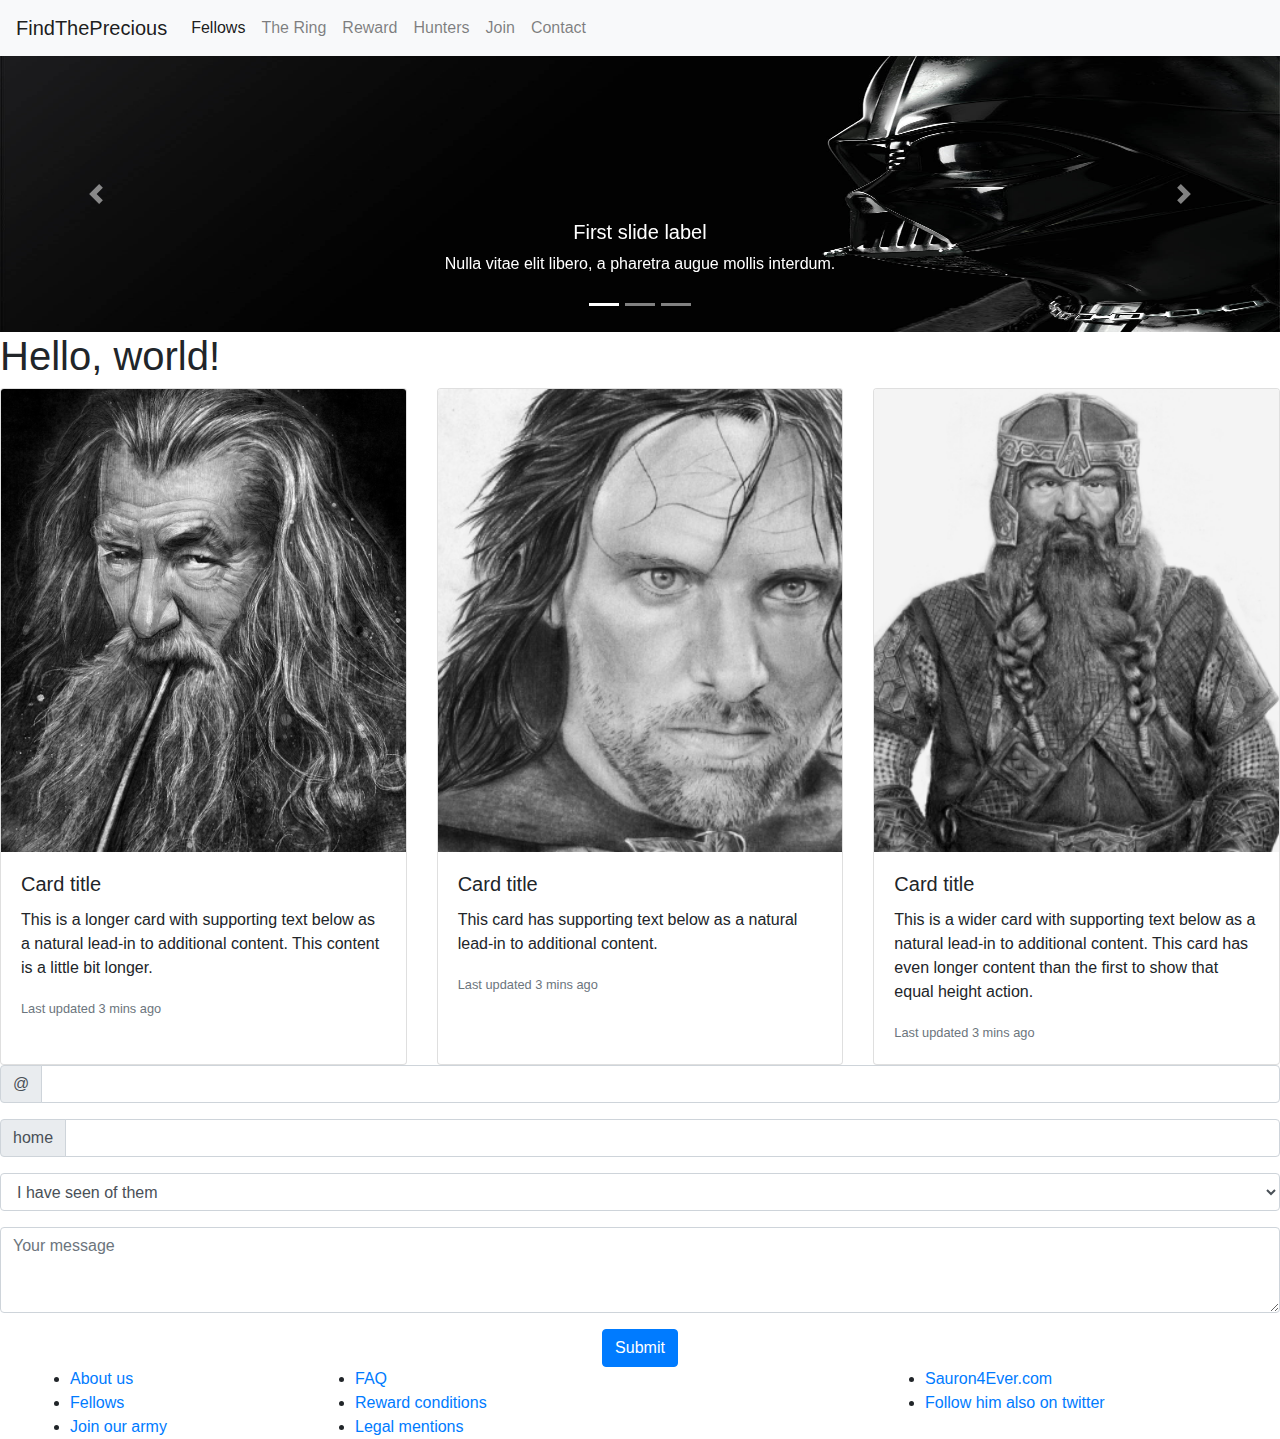
==== index2.html @ 7ece1ba7 "quest12" ====
<!doctype html>
<html lang="en">

<head>
  <!-- Required meta tags -->
  <meta charset="utf-8">
  <meta name="viewport" content="width=device-width, initial-scale=1, shrink-to-fit=no">
  <meta name="description" content="">

  <link rel="stylesheet" href="https://stackpath.bootstrapcdn.com/bootstrap/4.4.1/css/bootstrap.min.css"
    integrity="sha384-Vkoo8x4CGsO3+Hhxv8T/Q5PaXtkKtu6ug5TOeNV6gBiFeWPGFN9MuhOf23Q9Ifjh" crossorigin="anonymous">

  <title>Hello, world!</title>
</head>

<body>

  <nav class="navbar navbar-expand-lg navbar-light bg-light">
    <a class="navbar-brand" href="#">FindThePrecious</a>
    <button class="navbar-toggler" type="button" data-toggle="collapse" data-target="#navbarNavAltMarkup"
      aria-controls="navbarNavAltMarkup" aria-expanded="false" aria-label="Toggle navigation">
      <span class="navbar-toggler-icon"></span>
    </button>
    <div class="collapse navbar-collapse" id="navbarNavAltMarkup">
      <div class="navbar-nav">
        <a class="nav-item nav-link active" href="#">Fellows<span class="sr-only">(current)</span></a>
        <a class="nav-item nav-link" href="#">The Ring</a>
        <a class="nav-item nav-link" href="#">Reward</a>
        <a class="nav-item nav-link" href="#">Hunters</a>
        <a class="nav-item nav-link" href="#">Join</a>
        <a class="nav-item nav-link" href="#">Contact</a>
      </div>
    </div>
  </nav>

  <!--Carousel-->
  <section>
    <div id="carouselExampleCaptions" class="carousel slide" data-ride="carousel">
      <ol class="carousel-indicators">
        <li data-target="#carouselExampleCaptions" data-slide-to="0" class="active"></li>
        <li data-target="#carouselExampleCaptions" data-slide-to="1"></li>
        <li data-target="#carouselExampleCaptions" data-slide-to="2"></li>
      </ol>
      <div class="carousel-inner">
        <div class="carousel-item active">
          <img src="integration_maquette_finale/dark_vador.jpg.svg" class="d-block w-100" alt="...">
          <div class="carousel-caption d-none d-md-block">
            <h5>First slide label</h5>
            <p>Nulla vitae elit libero, a pharetra augue mollis interdum.</p>
          </div>
        </div>
        <div class="carousel-item">
          <img src="integration_maquette_finale/dark_vador.jpg.svg" class="d-block w-100" alt="...">
          <div class="carousel-caption d-none d-md-block">
            <h5>Second slide label</h5>
            <p>Lorem ipsum dolor sit amet, consectetur adipiscing elit.</p>
          </div>
        </div>
        <div class="carousel-item">
          <img src="integration_maquette_finale/dark_vador.jpg.svg" class="d-block w-100" alt="...">
          <div class="carousel-caption d-none d-md-block">
            <h5>Third slide label</h5>
            <p>Praesent commodo cursus magna, vel scelerisque nisl consectetur.</p>
          </div>
        </div>
      </div>
      <a class="carousel-control-prev" href="#carouselExampleCaptions" role="button" data-slide="prev">
        <span class="carousel-control-prev-icon" aria-hidden="true"></span>
        <span class="sr-only">Previous</span>
      </a>
      <a class="carousel-control-next" href="#carouselExampleCaptions" role="button" data-slide="next">
        <span class="carousel-control-next-icon" aria-hidden="true"></span>
        <span class="sr-only">Next</span>
      </a>
    </div>
  </section>

  <h1>Hello, world!</h1>

  <!-- Card -->
  <section>
    <div class="card-deck">
      <div class="card">
        <img src="integration_maquette_finale/gandalf.png" class="card-img-top" alt="...">
        <div class="card-body">
          <h5 class="card-title">Card title</h5>
          <p class="card-text">This is a longer card with supporting text below as a natural lead-in to additional
            content. This content is a little bit longer.</p>
          <p class="card-text"><small class="text-muted">Last updated 3 mins ago</small></p>
        </div>
      </div>
      <div class="card">
        <img src="integration_maquette_finale/aragorn.png" class="card-img-top" alt="...">
        <div class="card-body">
          <h5 class="card-title">Card title</h5>
          <p class="card-text">This card has supporting text below as a natural lead-in to additional content.</p>
          <p class="card-text"><small class="text-muted">Last updated 3 mins ago</small></p>
        </div>
      </div>
      <div class="card">
        <img src="integration_maquette_finale/gimli.png" class="card-img-top" alt="...">
        <div class="card-body">
          <h5 class="card-title">Card title</h5>
          <p class="card-text">This is a wider card with supporting text below as a natural lead-in to additional
            content. This card has even longer content than the first to show that equal height action.</p>
          <p class="card-text"><small class="text-muted">Last updated 3 mins ago</small></p>
        </div>
      </div>
    </div>
  </section>










  <!-- Formulaire-->

  <section>
    <form id="contactus">
      <div class="row">
        <div class="col-sm-12">
          <div class="form-group">
            <label class="sr-only" for="inlineFormInputGroupUsername">email</label>
            <div class="input-group">
              <div class="input-group-prepend">
                <div class="input-group-text">@</div>
              </div>
              <input type="email" class="form-control" id="inlineFormInputGroupUsername">
            </div>
          </div>
          <div class="form-group">
            <label class="sr-only" for="inlineFormInputName">address</label>
            <div class="input-group">
              <div class="input-group-prepend">
                <div class="input-group-text">home</div>
              </div>
              <input type="text" class="form-control" id="inlineFormInputName">
            </div>
          </div>
          <div class="form-group">
            <select title="title" class="form-control" id="exampleFormControlSelect1">
              <option>I have seen of them</option>
              <option>The Wizard</option>
              <option>Yummy Dwarf</option>
            </select>
          </div>
          <div class="form-group">
            <textarea class="form-control" id="exampleFormControlTextarea1" rows="3"
              placeholder="Your message"></textarea>
          </div>
          <div class="text-center">
            <button class="button btn btn-primary" type="submit">Submit</button>
          </div>
        </div>
      </div>
    </form>
  </section>

  <!-- Footer -->

  <footer>
    <div class="container">
      <div class="row">
        <ul class="list list-group col-sm-3">
          <li class=""><a href=" ">About us</a></li>
          <li class=""><a href="">Fellows</a> </li>
          <li class=""><a href=" ">Join our army</a></li>
        </ul>
        <ul class="list list-group col-sm-6">
          <li class=""><a href=" ">FAQ</a></li>
          <li class=""><a href=" ">Reward conditions</a></li>
          <li class=""><a href=" ">Legal mentions</a> </li>
        </ul>
        <ul class="list list-group col-sm-3">
          <li class=""><a href=" ">Sauron4Ever.com</a></li>
          <li class=""><a href=" ">Follow him also on twitter</a></li>
        </ul>
      </div>
    </div>
  </footer>
  <!-- Optional JavaScript -->
  <!-- jQuery first, then Popper.js, then Bootstrap JS -->
  <script src="https://code.jquery.com/jquery-3.4.1.slim.min.js"
    integrity="sha384-J6qa4849blE2+poT4WnyKhv5vZF5SrPo0iEjwBvKU7imGFAV0wwj1yYfoRSJoZ+n" crossorigin="anonymous">
  </script>
  <script src="https://cdn.jsdelivr.net/npm/popper.js@1.16.0/dist/umd/popper.min.js"
    integrity="sha384-Q6E9RHvbIyZFJoft+2mJbHaEWldlvI9IOYy5n3zV9zzTtmI3UksdQRVvoxMfooAo" crossorigin="anonymous">
  </script>
  <script src="https://stackpath.bootstrapcdn.com/bootstrap/4.4.1/js/bootstrap.min.js"
    integrity="sha384-wfSDF2E50Y2D1uUdj0O3uMBJnjuUD4Ih7YwaYd1iqfktj0Uod8GCExl3Og8ifwB6" crossorigin="anonymous">
  </script>
</body>

</html>
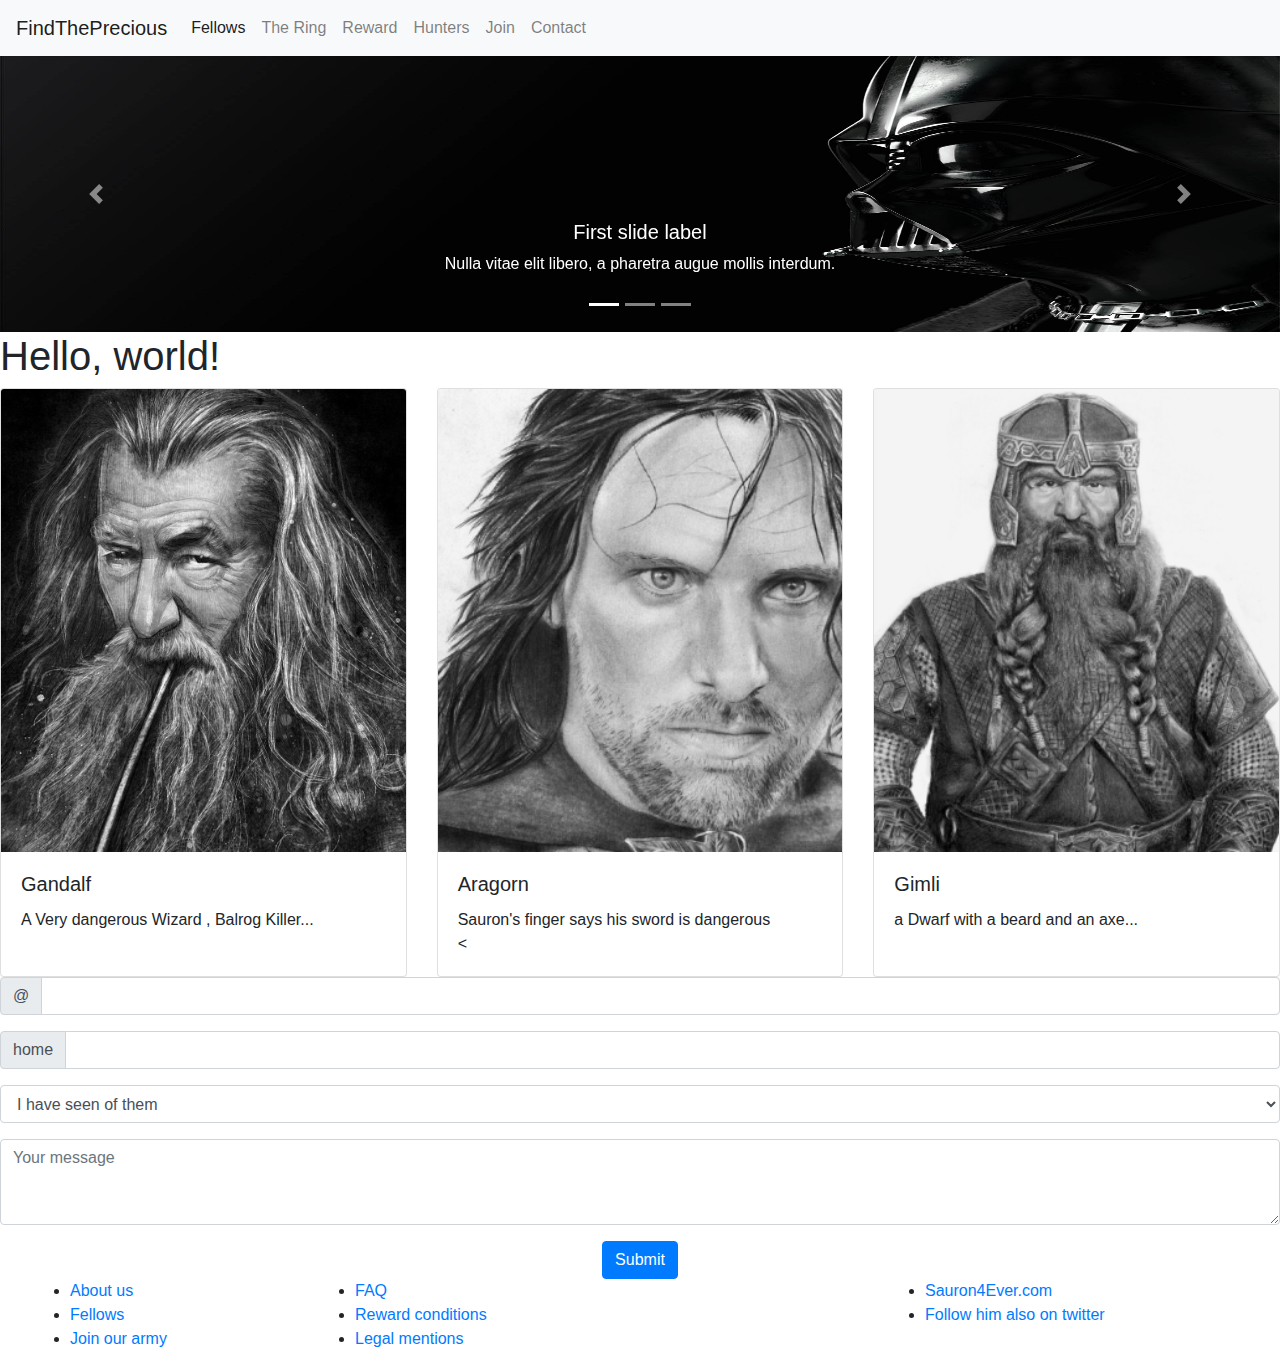
==== commit 3d02ff79: "doing things" ====
--- a/index2.html
+++ b/index2.html
@@ -83,27 +83,25 @@
       <div class="card">
         <img src="integration_maquette_finale/gandalf.png" class="card-img-top" alt="...">
         <div class="card-body">
-          <h5 class="card-title">Card title</h5>
-          <p class="card-text">This is a longer card with supporting text below as a natural lead-in to additional
-            content. This content is a little bit longer.</p>
-          <p class="card-text"><small class="text-muted">Last updated 3 mins ago</small></p>
+          <h5 class="card-title">Gandalf</h5>
+          <p class="card-text">A Very dangerous Wizard , Balrog Killer...</p>
+          
         </div>
       </div>
       <div class="card">
         <img src="integration_maquette_finale/aragorn.png" class="card-img-top" alt="...">
         <div class="card-body">
-          <h5 class="card-title">Card title</h5>
-          <p class="card-text">This card has supporting text below as a natural lead-in to additional content.</p>
-          <p class="card-text"><small class="text-muted">Last updated 3 mins ago</small></p>
+          <h5 class="card-title">Aragorn</h5>
+          <p class="card-text">Sauron's finger says his sword is dangerous</p>
+          <
         </div>
       </div>
       <div class="card">
         <img src="integration_maquette_finale/gimli.png" class="card-img-top" alt="...">
         <div class="card-body">
-          <h5 class="card-title">Card title</h5>
-          <p class="card-text">This is a wider card with supporting text below as a natural lead-in to additional
-            content. This card has even longer content than the first to show that equal height action.</p>
-          <p class="card-text"><small class="text-muted">Last updated 3 mins ago</small></p>
+          <h5 class="card-title">Gimli</h5>
+          <p class="card-text">a Dwarf with a beard and an axe...</p>
+          
         </div>
       </div>
     </div>
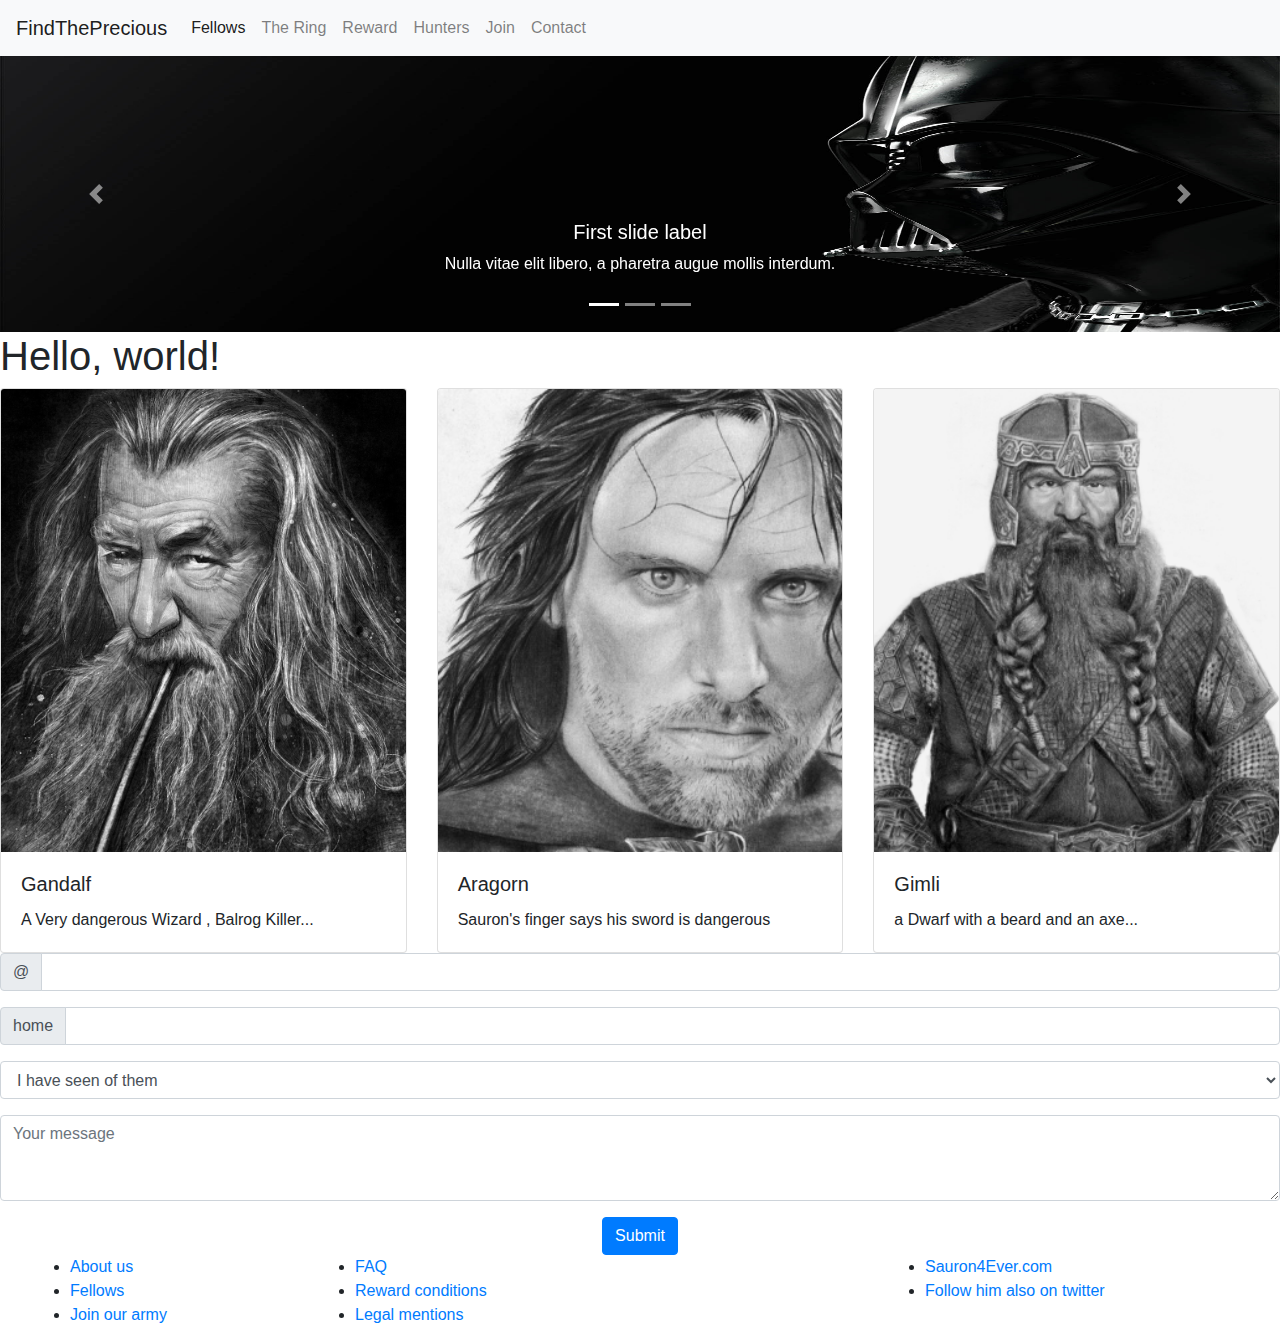
==== commit d18ec790: "ok" ====
--- a/index2.html
+++ b/index2.html
@@ -9,6 +9,8 @@
 
   <link rel="stylesheet" href="https://stackpath.bootstrapcdn.com/bootstrap/4.4.1/css/bootstrap.min.css"
     integrity="sha384-Vkoo8x4CGsO3+Hhxv8T/Q5PaXtkKtu6ug5TOeNV6gBiFeWPGFN9MuhOf23Q9Ifjh" crossorigin="anonymous">
+
+  <link href="" rel="stylesheet">
 
   <title>Hello, world!</title>
 </head>
@@ -34,7 +36,7 @@
   </nav>
 
   <!--Carousel-->
-  <section>
+  <header>
     <div id="carouselExampleCaptions" class="carousel slide" data-ride="carousel">
       <ol class="carousel-indicators">
         <li data-target="#carouselExampleCaptions" data-slide-to="0" class="active"></li>
@@ -73,7 +75,7 @@
         <span class="sr-only">Next</span>
       </a>
     </div>
-  </section>
+</header>
 
   <h1>Hello, world!</h1>
 
@@ -93,7 +95,7 @@
         <div class="card-body">
           <h5 class="card-title">Aragorn</h5>
           <p class="card-text">Sauron's finger says his sword is dangerous</p>
-          <
+          
         </div>
       </div>
       <div class="card">
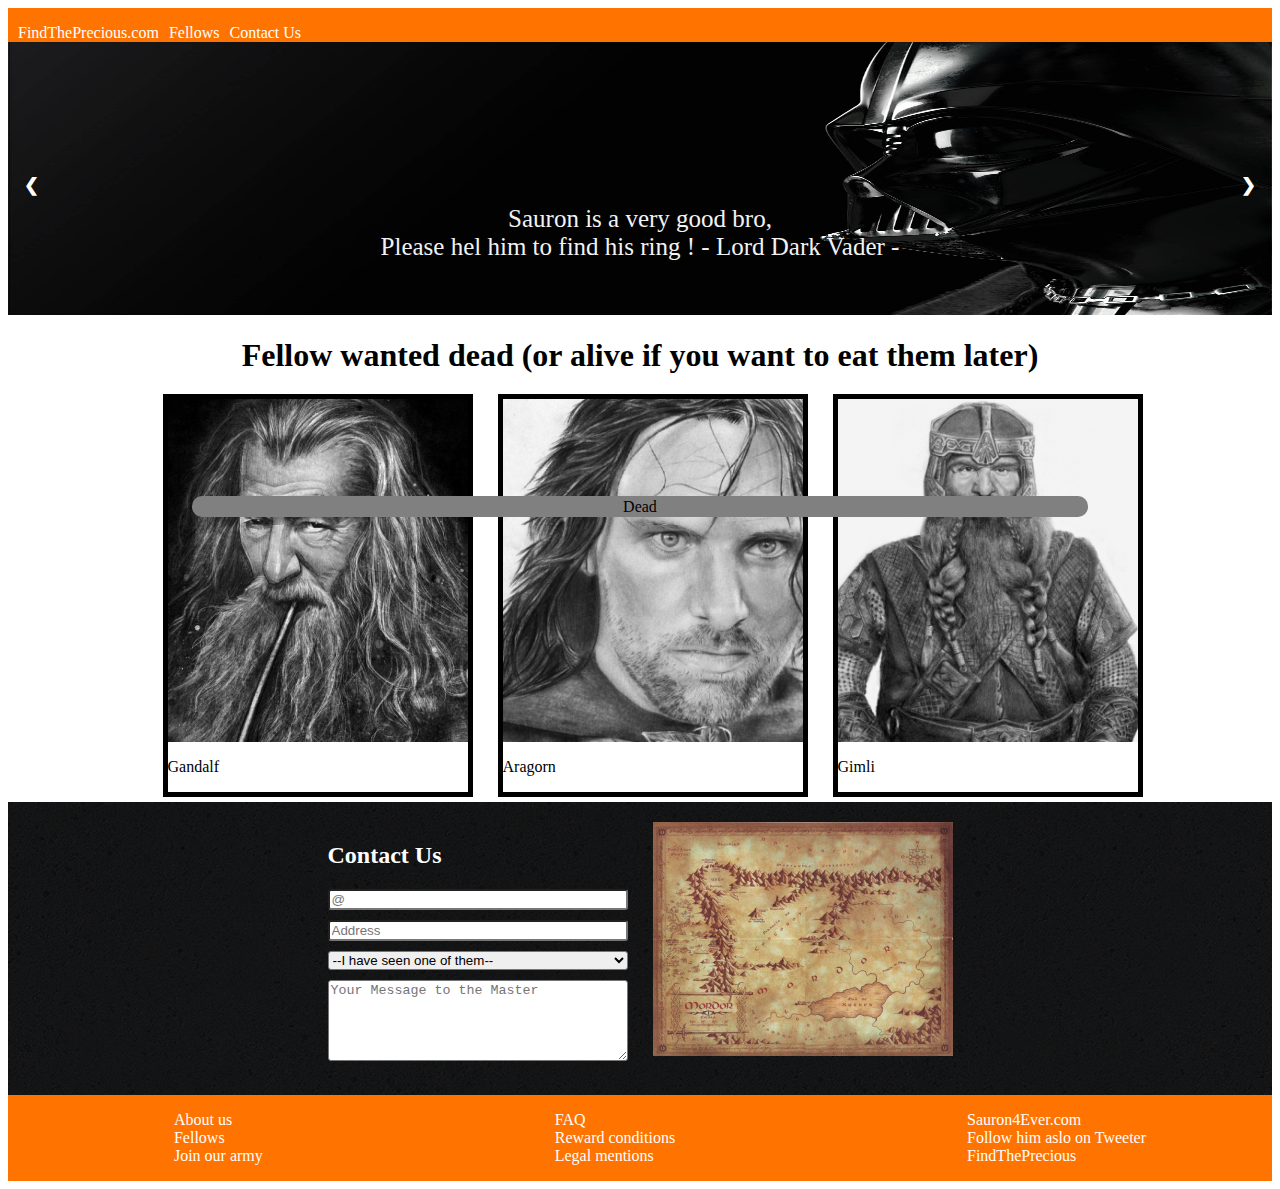
==== commit d5932e68: "modification" ====
--- a/index2.html
+++ b/index2.html
@@ -1,199 +1,137 @@
-<!doctype html>
+<!DOCTYPE html>
 <html lang="en">
 
 <head>
-  <!-- Required meta tags -->
-  <meta charset="utf-8">
-  <meta name="viewport" content="width=device-width, initial-scale=1, shrink-to-fit=no">
-  <meta name="description" content="">
-
-  <link rel="stylesheet" href="https://stackpath.bootstrapcdn.com/bootstrap/4.4.1/css/bootstrap.min.css"
-    integrity="sha384-Vkoo8x4CGsO3+Hhxv8T/Q5PaXtkKtu6ug5TOeNV6gBiFeWPGFN9MuhOf23Q9Ifjh" crossorigin="anonymous">
-
-  <link href="" rel="stylesheet">
-
-  <title>Hello, world!</title>
+  <meta charset="UTF-8">
+  <meta name="author" content="Mamed">
+  <meta name="viewport" content="width=device-width, initial-scale=1.0">
+  <meta http-equiv="X-UA-Compatible" content="ie=edge">
+  <link rel="stylesheet" href="styles2.css">
+  <title>FindThePrecious.com</title>
 </head>
 
 <body>
 
-  <nav class="navbar navbar-expand-lg navbar-light bg-light">
-    <a class="navbar-brand" href="#">FindThePrecious</a>
-    <button class="navbar-toggler" type="button" data-toggle="collapse" data-target="#navbarNavAltMarkup"
-      aria-controls="navbarNavAltMarkup" aria-expanded="false" aria-label="Toggle navigation">
-      <span class="navbar-toggler-icon"></span>
-    </button>
-    <div class="collapse navbar-collapse" id="navbarNavAltMarkup">
-      <div class="navbar-nav">
-        <a class="nav-item nav-link active" href="#">Fellows<span class="sr-only">(current)</span></a>
-        <a class="nav-item nav-link" href="#">The Ring</a>
-        <a class="nav-item nav-link" href="#">Reward</a>
-        <a class="nav-item nav-link" href="#">Hunters</a>
-        <a class="nav-item nav-link" href="#">Join</a>
-        <a class="nav-item nav-link" href="#">Contact</a>
+  <header>
+    <nav id="navbar">
+      <ul>
+        <li><a href="#Home" title="Home page">FindThePrecious.com</a></li>
+        <li><a href="#Fellows" title="Link to section Fellows">Fellows</a></li>
+        <li><a href="#Contactus" title="Link to Contact us">Contact Us</a></li>
+      </ul>
+    </nav>
+    <div class="slideshow-container">
+
+      <!-- Full-width images with number and caption text -->
+      <div class="mySlides fade">
+        <!-- <div class="numbertext">1 / 3</div> -->
+        <img src="./integration_maquette_finale/dark_vador.jpg.svg" style="width:100%">
+        <div class="text">Sauron is a very good bro,<br>Please hel him to find his ring ! - Lord Dark Vader - </div>
+      </div>
+    
+      <div class="mySlides fade">
+        <!-- <div class="numbertext">2 / 3</div> -->
+        <img src="./integration_maquette_finale/dark_vador.jpg.svg" style="width:100%">
+        <div class="text">I AM YOUR FATHER LUKE ! - Lord Dark Vader - </div>
+      </div>
+    
+      <div class="mySlides fade">
+        <!-- <div class="numbertext">3 / 3</div> -->
+        <img src="./integration_maquette_finale/dark_vador.jpg.svg" style="width:100%">
+        <div class="text">Where is my UUMMBRREELLAA !!! - Lord Dark Vader - </div>
+      </div>
+    
+      <!-- Next and previous buttons -->
+      <a class="prev" onclick="plusSlides(-1)">&#10094;</a>
+      <a class="next" onclick="plusSlides(1)">&#10095;</a>
+    </div>
+    <br>
+    
+    <!-- The dots/circles
+    <div style="text-align:center">
+      <span class="dot" onclick="currentSlide(1)"></span>
+      <span class="dot" onclick="currentSlide(2)"></span>
+      <span class="dot" onclick="currentSlide(3)"></span>
+    </div> -->
+
+  </header>
+
+  <section>
+    <h1>Fellow wanted dead (or alive if you want to eat them later)</h1>
+  </section>
+
+
+  <section id="Allcards">
+
+    <div class="card">
+      <div>
+        <img src="./assets/gandalf_300x343.png" alt="Gadalf">
+        <p class="reward">Reward<br>1000 Golden Coins</p>
+            <p class="name">Gandalf</p>
       </div>
     </div>
-  </nav>
 
-  <!--Carousel-->
-  <header>
-    <div id="carouselExampleCaptions" class="carousel slide" data-ride="carousel">
-      <ol class="carousel-indicators">
-        <li data-target="#carouselExampleCaptions" data-slide-to="0" class="active"></li>
-        <li data-target="#carouselExampleCaptions" data-slide-to="1"></li>
-        <li data-target="#carouselExampleCaptions" data-slide-to="2"></li>
-      </ol>
-      <div class="carousel-inner">
-        <div class="carousel-item active">
-          <img src="integration_maquette_finale/dark_vador.jpg.svg" class="d-block w-100" alt="...">
-          <div class="carousel-caption d-none d-md-block">
-            <h5>First slide label</h5>
-            <p>Nulla vitae elit libero, a pharetra augue mollis interdum.</p>
-          </div>
-        </div>
-        <div class="carousel-item">
-          <img src="integration_maquette_finale/dark_vador.jpg.svg" class="d-block w-100" alt="...">
-          <div class="carousel-caption d-none d-md-block">
-            <h5>Second slide label</h5>
-            <p>Lorem ipsum dolor sit amet, consectetur adipiscing elit.</p>
-          </div>
-        </div>
-        <div class="carousel-item">
-          <img src="integration_maquette_finale/dark_vador.jpg.svg" class="d-block w-100" alt="...">
-          <div class="carousel-caption d-none d-md-block">
-            <h5>Third slide label</h5>
-            <p>Praesent commodo cursus magna, vel scelerisque nisl consectetur.</p>
-          </div>
-        </div>
+    <div class="card">
+      <div>
+        <img src="./assets/aragorn_300x343.png" alt="Aragorn">
+        <p class="reward">Reward<br>800 Golden Coins</p>
+        <p class="name">Aragorn</p>
       </div>
-      <a class="carousel-control-prev" href="#carouselExampleCaptions" role="button" data-slide="prev">
-        <span class="carousel-control-prev-icon" aria-hidden="true"></span>
-        <span class="sr-only">Previous</span>
-      </a>
-      <a class="carousel-control-next" href="#carouselExampleCaptions" role="button" data-slide="next">
-        <span class="carousel-control-next-icon" aria-hidden="true"></span>
-        <span class="sr-only">Next</span>
-      </a>
     </div>
-</header>
 
-  <h1>Hello, world!</h1>
-
-  <!-- Card -->
-  <section>
-    <div class="card-deck">
-      <div class="card">
-        <img src="integration_maquette_finale/gandalf.png" class="card-img-top" alt="...">
-        <div class="card-body">
-          <h5 class="card-title">Gandalf</h5>
-          <p class="card-text">A Very dangerous Wizard , Balrog Killer...</p>
-          
-        </div>
-      </div>
-      <div class="card">
-        <img src="integration_maquette_finale/aragorn.png" class="card-img-top" alt="...">
-        <div class="card-body">
-          <h5 class="card-title">Aragorn</h5>
-          <p class="card-text">Sauron's finger says his sword is dangerous</p>
-          
-        </div>
-      </div>
-      <div class="card">
-        <img src="integration_maquette_finale/gimli.png" class="card-img-top" alt="...">
-        <div class="card-body">
-          <h5 class="card-title">Gimli</h5>
-          <p class="card-text">a Dwarf with a beard and an axe...</p>
-          
-        </div>
+    <div class="card">
+      <div>
+        <img src="./assets/gimli_300x343.png" alt="Gimli">
+        <p class="dead">Dead</p>
+            <p class="name">Gimli</p>
       </div>
     </div>
   </section>
 
+  <section id="contactpanel">
 
+    <div id="Contactus">
+      <h2>Contact Us</h2>
+      <form class="form">
+        <label for="Name" id="Name"></label>
+        <input placeholder="@"><br>
+        <label for="Adress" id="Adress"></label>
+        <input placeholder="Address"><br>
+        <select class="statue" placeholder="I have seen one of them">
+          <option value="Choice">--I have seen one of them--</option>
+          <option value="Choice">--Gandalf--</option>
+          <option value="Choice">--Aragorn--</option>
+          <option value="Choice">--Chicken Master--</option>
+        <select name="statue" id="statue"></select><br>
+        <label for="Message" id="Message"></label>
+        <textarea id="msg" name="user_message" placeholder="Your Message to the Master" cols="20" rows="5"></textarea>
+      </form>
+    </div>
 
-
-
-
-
-
-
-
-  <!-- Formulaire-->
-
-  <section>
-    <form id="contactus">
-      <div class="row">
-        <div class="col-sm-12">
-          <div class="form-group">
-            <label class="sr-only" for="inlineFormInputGroupUsername">email</label>
-            <div class="input-group">
-              <div class="input-group-prepend">
-                <div class="input-group-text">@</div>
-              </div>
-              <input type="email" class="form-control" id="inlineFormInputGroupUsername">
-            </div>
-          </div>
-          <div class="form-group">
-            <label class="sr-only" for="inlineFormInputName">address</label>
-            <div class="input-group">
-              <div class="input-group-prepend">
-                <div class="input-group-text">home</div>
-              </div>
-              <input type="text" class="form-control" id="inlineFormInputName">
-            </div>
-          </div>
-          <div class="form-group">
-            <select title="title" class="form-control" id="exampleFormControlSelect1">
-              <option>I have seen of them</option>
-              <option>The Wizard</option>
-              <option>Yummy Dwarf</option>
-            </select>
-          </div>
-          <div class="form-group">
-            <textarea class="form-control" id="exampleFormControlTextarea1" rows="3"
-              placeholder="Your message"></textarea>
-          </div>
-          <div class="text-center">
-            <button class="button btn btn-primary" type="submit">Submit</button>
-          </div>
-        </div>
-      </div>
-    </form>
+    <div class="asideform">
+      <img src="./assets/map_300x234.png" alt="MiddleEarthCard">
+    </div>
   </section>
 
-  <!-- Footer -->
+  <footer class="footer">
+    <ul class="footleft">
+      <li><a href="">About us</a></li>
+      <li><a href="">Fellows</a></li>
+      <li><a href="">Join our army</a></li>
+    </ul>
+    <ul class="footcenter">
+      <li><a href="">FAQ</a></li>
+      <li><a href="">Reward conditions</a></li>
+      <li><a href="">Legal mentions</a></li>
+    </ul>
+    <ul class="footright">
+      <li><a href="">Sauron4Ever.com</a></li>
+      <li><a href="">Follow him aslo on Tweeter</a></li>
+      <li><a href="">FindThePrecious</a></li>
+    </ul>
+  </footer>
 
-  <footer>
-    <div class="container">
-      <div class="row">
-        <ul class="list list-group col-sm-3">
-          <li class=""><a href=" ">About us</a></li>
-          <li class=""><a href="">Fellows</a> </li>
-          <li class=""><a href=" ">Join our army</a></li>
-        </ul>
-        <ul class="list list-group col-sm-6">
-          <li class=""><a href=" ">FAQ</a></li>
-          <li class=""><a href=" ">Reward conditions</a></li>
-          <li class=""><a href=" ">Legal mentions</a> </li>
-        </ul>
-        <ul class="list list-group col-sm-3">
-          <li class=""><a href=" ">Sauron4Ever.com</a></li>
-          <li class=""><a href=" ">Follow him also on twitter</a></li>
-        </ul>
-      </div>
-    </div>
-  </footer>
-  <!-- Optional JavaScript -->
-  <!-- jQuery first, then Popper.js, then Bootstrap JS -->
-  <script src="https://code.jquery.com/jquery-3.4.1.slim.min.js"
-    integrity="sha384-J6qa4849blE2+poT4WnyKhv5vZF5SrPo0iEjwBvKU7imGFAV0wwj1yYfoRSJoZ+n" crossorigin="anonymous">
-  </script>
-  <script src="https://cdn.jsdelivr.net/npm/popper.js@1.16.0/dist/umd/popper.min.js"
-    integrity="sha384-Q6E9RHvbIyZFJoft+2mJbHaEWldlvI9IOYy5n3zV9zzTtmI3UksdQRVvoxMfooAo" crossorigin="anonymous">
-  </script>
-  <script src="https://stackpath.bootstrapcdn.com/bootstrap/4.4.1/js/bootstrap.min.js"
-    integrity="sha384-wfSDF2E50Y2D1uUdj0O3uMBJnjuUD4Ih7YwaYd1iqfktj0Uod8GCExl3Og8ifwB6" crossorigin="anonymous">
-  </script>
+  <script src="script2.js" async></script>
 </body>
 
 </html>--- a/styles2.css
+++ b/styles2.css
@@ -0,0 +1,295 @@
+* {
+    box-sizing: border-box;
+}
+
+
+header {
+    margin: 0px;
+    padding: 0px;
+}
+
+section {
+    margin: 0px;
+    padding: 0px;
+}
+
+nav {
+    display: flex;
+    background-color: rgb(255, 115, 0);
+    margin: 0px;
+}
+
+nav ul {
+    display: flex;
+    list-style: none;
+    padding-left: 0px;
+    margin-bottom: 0px;
+}
+
+nav ul li {
+    align-items: baseline;
+    margin-left: 10px;
+
+}
+
+nav ul li a {
+    text-decoration: none;
+    color: white;
+}
+
+nav ul li a:hover {
+    text-decoration: none;
+    padding: 7px 2px 7px 2px;
+    margin: 2px 2px 2px 2px;
+    color: orangered;
+
+}
+
+/*#################################################################################################################*/
+/*#################################################################################################################*/
+/*#################################################################################################################*/
+/*#################################################################################################################*/
+/*##################################################CAROUSEL#######################################################*/
+/*#################################################################################################################*/
+/*#################################################################################################################*/
+/*#################################################################################################################*/
+/*#################################################################################################################*/
+.slideshow-container {
+    max-width: 100%;
+    position: relative;
+    
+}
+
+
+/* Hide the images by default */
+.slideshow-container .mySlides {
+    display: none;
+    
+}
+
+.slideshow-container img {
+    margin: 0px;
+}
+
+/* Next & previous buttons */
+.slideshow-container .prev,
+.next {
+    cursor: pointer;
+    position: absolute;
+    top: 50%;
+    width: auto;
+    margin-top: -22px;
+    padding: 16px;
+    color: white;
+    font-weight: bold;
+    font-size: 18px;
+    transition: 0.6s ease;
+    border-radius: 0 3px 3px 0;
+    user-select: none;
+}
+
+/* Position the "next button" to the right */
+.slideshow-container .next {
+    right: 0;
+    border-radius: 3px 0 0 3px;
+}
+
+/* On hover, add a black background color with a little bit see-through */
+.slideshow-container .prev:hover,
+.next:hover {
+    background-color: rgba(0, 0, 0, 0.8);
+}
+
+/* Caption text */
+.slideshow-container .text {
+    color: #f2f2f2;
+    font-size: 25px;
+    padding: 50px;
+    position: absolute;
+    bottom: 8px;
+    width: 100%;
+    text-align: center;
+}
+
+/* Number text (1/3 etc)
+.slideshow-container .numbertext {
+    color: #f2f2f2;
+    font-size: 12px;
+    padding: 8px 12px;
+    position: absolute;
+    top: 0;
+}
+
+/* The dots/bullets/indicators
+.slideshow-container .dot {
+    cursor: pointer;
+    height: 15px;
+    width: 15px;
+    margin: 0 2px;
+    background-color: #bbb;
+    border-radius: 50%;
+    display: inline-block;
+    transition: background-color 0.6s ease;
+}
+
+.slideshow-container .active,
+.dot:hover {
+    background-color: #717171;
+}*/
+
+/* Fading animation */
+.slideshow-container .fade {
+    -webkit-animation-name: fade;
+    -webkit-animation-duration: 1.5s;
+    animation-name: fade;
+    animation-duration: 1.5s;
+    margin: 0px;
+}
+
+@-webkit-keyframes fade {
+    from {
+        opacity: .4
+    }
+
+    to {
+        opacity: 1
+    }
+}
+
+@keyframes fade {
+    from {
+        opacity: .4
+    }
+
+    to {
+        opacity: 1
+    }
+}
+
+/*#################################################################################################################*/
+/*#################################################################################################################*/
+/*#################################################################################################################*/
+/*#################################################################################################################*/
+/*##################################################CAROUSEL#######################################################*/
+/*#################################################################################################################*/
+/*#################################################################################################################*/
+/*#################################################################################################################*/
+/*#################################################################################################################*/
+
+
+h1 {
+    text-align: center;
+    position: relative;
+    margin: 0px;
+    margin-bottom: 20px;
+}
+
+#Allcards {
+    display: flex;
+    flex-wrap: nowrap;
+    justify-content: center;
+    margin-bottom: 5px;
+}
+
+#Allcards img {
+    display: flex;
+    margin: 0px 0px 10px 0px;
+}
+
+
+
+.reward,
+.dead {
+    position: absolute;
+    width: 70%;
+    top: 30em;
+    left: 50%;
+    transform: translate(-50%);
+    padding: 0.1em 0.2em 0.1em 0.2em;
+}
+
+.dead {
+    background-color: gray;
+    text-align: center;
+    color: #000;
+    border-radius: 10px;
+}
+
+.reward {
+    opacity: 0;
+    background-color: gray;
+    text-align: center;
+    color: #000;
+    border-radius: 10px;
+}
+
+.card:hover .reward {
+    opacity: 1;
+}
+
+.card {
+    flex-wrap: wrap;
+    display: flex;
+    border: 5px solid black;
+    margin-left: 25px;
+}
+
+
+.card-text {
+    text-align: center;
+    justify-content: baseline;
+}
+
+
+#contactpanel {
+    display: flex;
+    justify-content: center;
+    text-align: left;
+    background-image:url(/FromScratch/assets/bg_dark.png);
+    color: white;
+    padding: 20px;
+    
+}
+
+#Contactus{
+    margin: 0px;
+}
+
+form {
+    width: 300px
+
+}
+
+input, select, textarea {
+    align-items: baseline;
+    width: 100%;
+    border-radius: 3px;
+    margin-bottom: 10px;
+}
+
+
+.asideform {
+    margin-left: 25px;
+}
+
+footer{
+    display: flex;
+    flex-direction: row;
+    justify-content: space-around;
+    background-color: rgb(255, 115, 0);
+    margin-left: 0px;
+}
+
+.footer ul li {
+    list-style: none;
+}
+
+.footer ul li a {
+    text-decoration: none;
+    color: white;
+}
+
+.footer ul li a:hover {
+    color: orangered;
+    text-decoration: none;
+}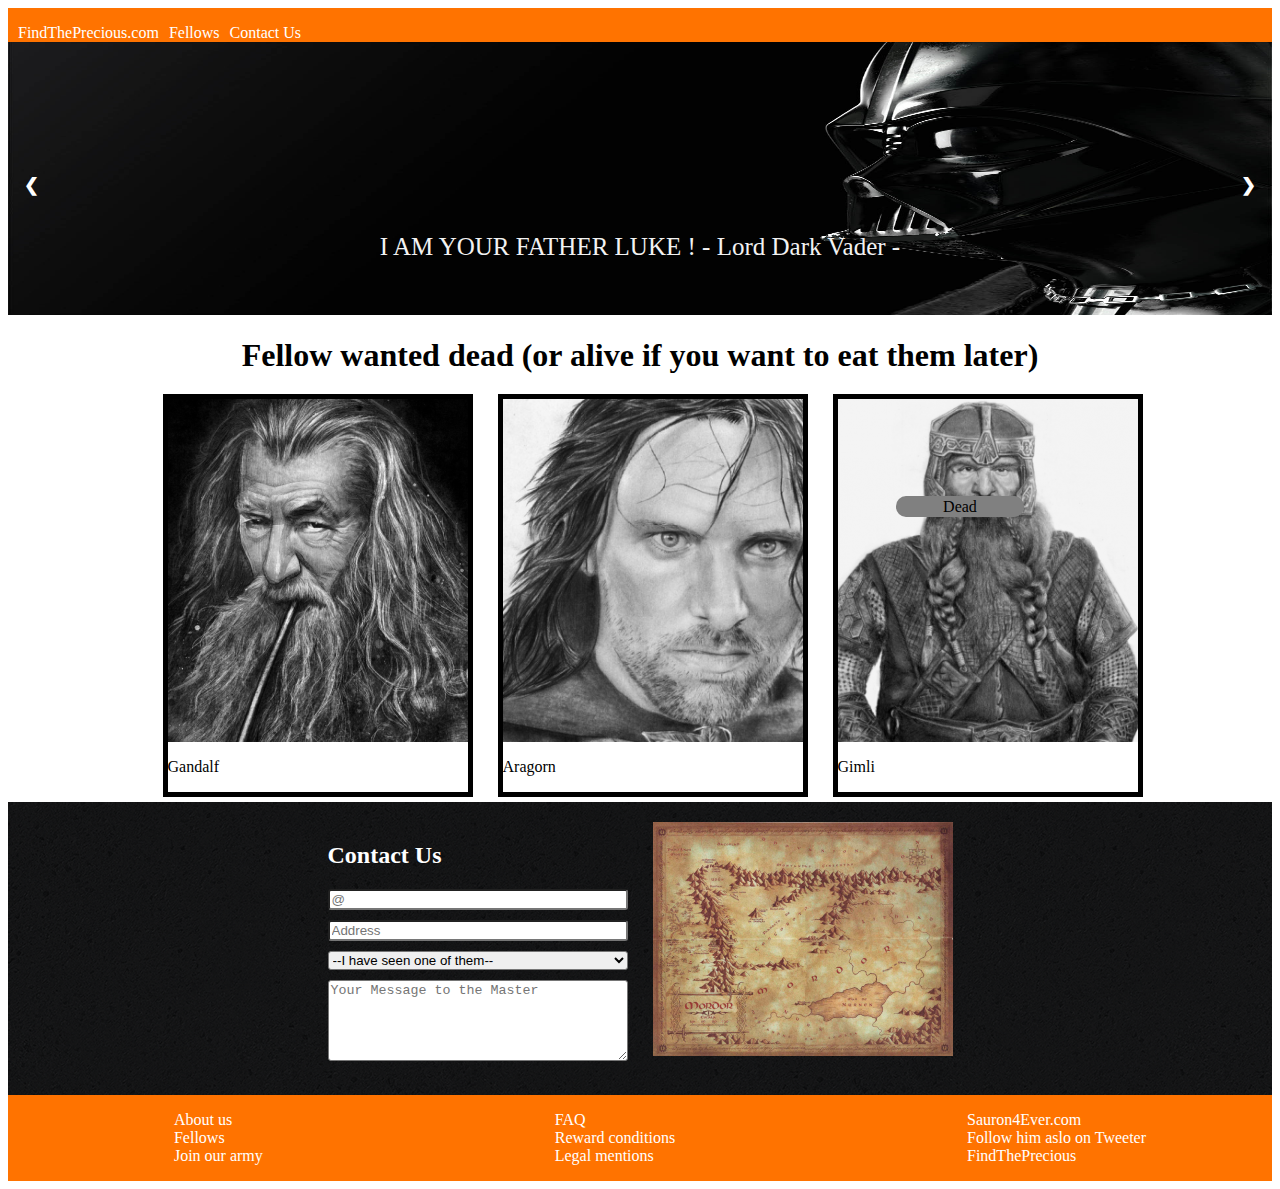
==== commit f6a8d319: "return to past" ====
--- a/index2.html
+++ b/index2.html
@@ -5,7 +5,8 @@
   <meta charset="UTF-8">
   <meta name="author" content="Mamed">
   <meta name="viewport" content="width=device-width, initial-scale=1.0">
-  <meta http-equiv="X-UA-Compatible" content="ie=edge">
+  <link rel="stylesheet" href="https://stackpath.bootstrapcdn.com/bootstrap/4.1.3/css/bootstrap.min.css"
+    integrity="sha384-MCw98/SFnGE8fJT3GXwEOngsV7Zt27NXFoaoApmYm81iuXoPkFOJwJ8ERdknLPMO" crossorigin="anonymous">
   <link rel="stylesheet" href="styles2.css">
   <title>FindThePrecious.com</title>
 </head>
@@ -132,6 +133,16 @@
   </footer>
 
   <script src="script2.js" async></script>
+  <script src="https://code.jquery.com/jquery-3.3.1.slim.min.js"
+    integrity="sha384-q8i/X+965DzO0rT7abK41JStQIAqVgRVzpbzo5smXKp4YfRvH+8abtTE1Pi6jizo" crossorigin="anonymous">
+  </script>
+  <script crossorigin="anonymous"></script>
+  <script src="https://cdnjs.cloudflare.com/ajax/libs/popper.js/1.14.3/umd/popper.min.js"
+    integrity="sha384-ZMP7rVo3mIykV+2+9J3UJ46jBk0WLaUAdn689aCwoqbBJiSnjAK/l8WvCWPIPm49" crossorigin="anonymous">
+  </script>
+  <script src="https://stackpath.bootstrapcdn.com/bootstrap/4.1.3/js/bootstrap.min.js"
+    integrity="sha384-ChfqqxuZUCnJSK3+MXmPNIyE6ZbWh2IMqE241rYiqJxyMiZ6OW/JmZQ5stwEULTy" crossorigin="anonymous">
+  </script>
 </body>
 
 </html>--- a/styles2.css
+++ b/styles2.css
@@ -130,12 +130,12 @@
     border-radius: 50%;
     display: inline-block;
     transition: background-color 0.6s ease;
-}
+} */
 
 .slideshow-container .active,
 .dot:hover {
     background-color: #717171;
-}*/
+}
 
 /* Fading animation */
 .slideshow-container .fade {
@@ -189,6 +189,7 @@
     flex-wrap: nowrap;
     justify-content: center;
     margin-bottom: 5px;
+    width: 100%;
 }
 
 #Allcards img {
@@ -197,31 +198,47 @@
 }
 
 
-
-.reward,
 .dead {
-    position: absolute;
-    width: 70%;
+    background-color: gray;
+    text-align: center;
+    color: #000;
+    border-radius: 10px;
+    position: absolute;
+    width: 10%;
+    top: 30em;
+    left: 75%;
+    transform: translate(-50%);
+    padding: 0.1em 0.2em 0.1em 0.2em;
+}
+
+.reward {
+    opacity: 0;
+    background-color: gray;
+    text-align: center;
+    color: #000;
+    border-radius: 10px;
+    position: absolute;
+    width: 10%;
     top: 30em;
     left: 50%;
     transform: translate(-50%);
     padding: 0.1em 0.2em 0.1em 0.2em;
 }
 
-.dead {
-    background-color: gray;
-    text-align: center;
-    color: #000;
-    border-radius: 10px;
-}
-
 .reward {
     opacity: 0;
     background-color: gray;
     text-align: center;
     color: #000;
     border-radius: 10px;
-}
+    position: absolute;
+    width: 10%;
+    top: 30em;
+    left: 50%;
+    transform: translate(-50%);
+    padding: 0.1em 0.2em 0.1em 0.2em;
+}
+
 
 .card:hover .reward {
     opacity: 1;
@@ -245,7 +262,7 @@
     display: flex;
     justify-content: center;
     text-align: left;
-    background-image:url(/FromScratch/assets/bg_dark.png);
+    background-image:url(./assets/bg_dark.png);
     color: white;
     padding: 20px;
     
